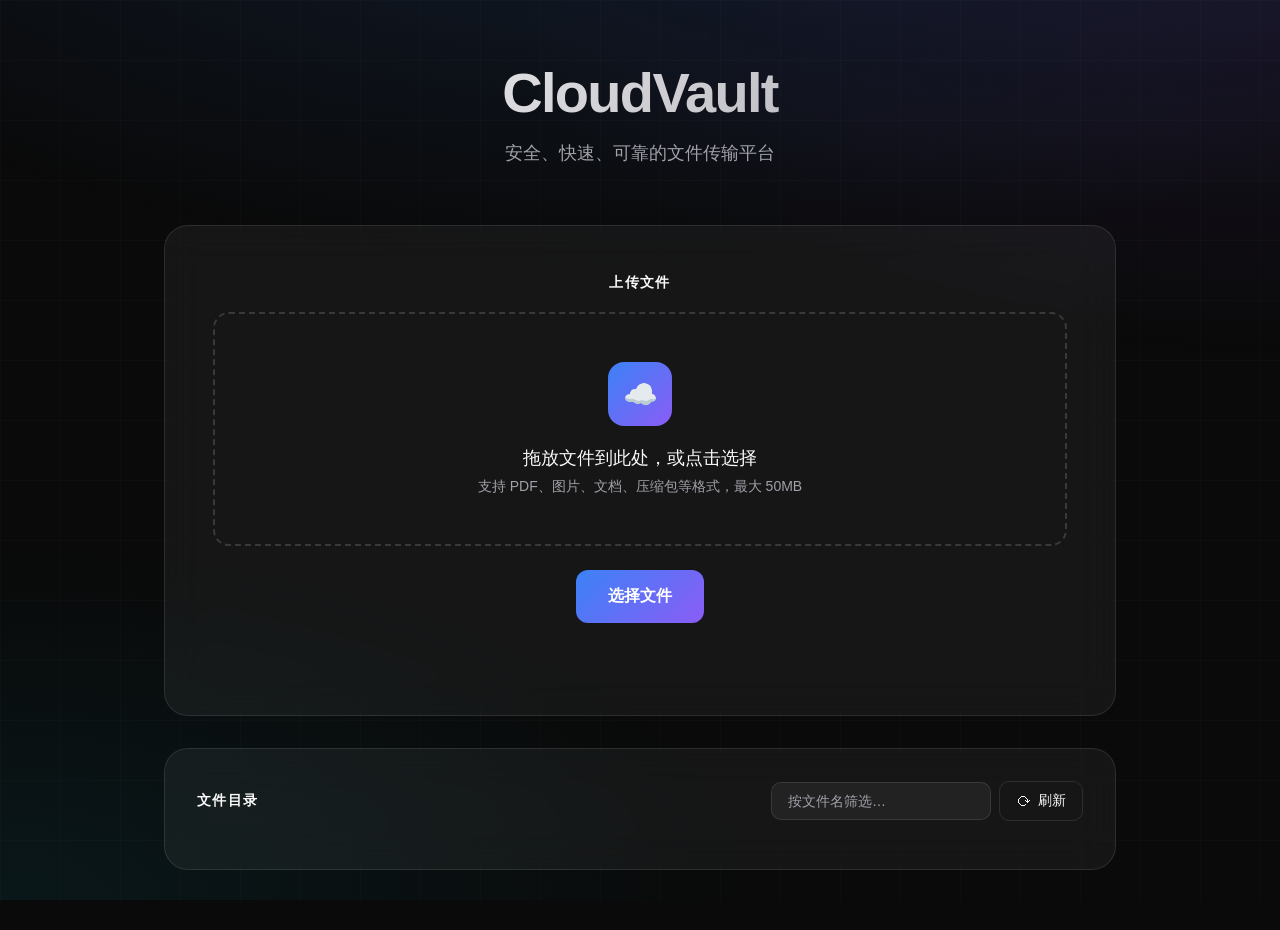
==== frontend/index.html @ c92bdfff "B: cc-02135-bug-16 c2274fe8-8b5a-4448-950b-4af56d5a9072" ====
<!DOCTYPE html>
<html lang="zh-CN">
<head>
    <meta charset="UTF-8">
    <meta name="viewport" content="width=device-width, initial-scale=1.0">
    <title>CloudVault - 安全文件传输</title>
    <link rel="stylesheet" href="style.css">
    <link rel="icon" href="data:image/svg+xml,<svg xmlns='http://www.w3.org/2000/svg' viewBox='0 0 100 100'><text y='.9em' font-size='90'>☁️</text></svg>">
</head>
<body>
    <div class="container">
        <!-- 用户状态栏 -->
        <div id="userBar" class="user-bar hidden">
            <span class="user-info">
                <span class="user-avatar" id="userAvatar">A</span>
                <span id="currentUser">未登录</span>
                <button class="logout-btn" onclick="logout()" title="退出登录">
                    <svg width="18" height="18" viewBox="0 0 24 24" fill="none" stroke="currentColor" stroke-width="2" stroke-linecap="round" stroke-linejoin="round">
                        <path d="M9 21H5a2 2 0 0 1-2-2V5a2 2 0 0 1 2-2h4"></path>
                        <polyline points="16 17 21 12 16 7"></polyline>
                        <line x1="21" y1="12" x2="9" y2="12"></line>
                    </svg>
                </button>
            </span>
        </div>

        <h1>CloudVault</h1>
        <p class="subtitle">安全、快速、可靠的文件传输平台</p>
        
        <!-- 上传区域 -->
        <div class="upload-section">
            <h2>上传文件</h2>
            <div class="upload-zone" onclick="document.getElementById('fileInput').click()">
                <div class="upload-icon">☁️</div>
                <p class="upload-text">拖放文件到此处，或点击选择</p>
                <p class="upload-hint">支持 PDF、图片、文档、压缩包等格式，最大 50MB</p>
            </div>
            <input type="file" id="fileInput" hidden>
            <button class="upload-btn" onclick="document.getElementById('fileInput').click()">
                <span>选择文件</span>
            </button>
            <div id="uploadStatus"></div>
        </div>

        <!-- 文件目录 -->
        <div class="file-list-section">
            <div class="directory-header">
                <h2>文件目录</h2>
                <div class="directory-toolbar">
                    <input type="search" id="fileSearch" class="directory-search"
                           placeholder="按文件名筛选…" autocomplete="off">
                    <button type="button" id="refreshBtn" class="refresh-btn" title="刷新目录">
                        <span class="refresh-icon">⟳</span> 刷新
                    </button>
                </div>
            </div>
            <div id="directoryMeta" class="directory-meta"></div>
            <div id="fileList" class="file-list"></div>
        </div>

        <!-- 我的分享 -->
        <div id="mySharesSection" class="file-list-section" style="display: none;">
            <h2>我的分享</h2>
            <div id="mySharesList" class="share-list"></div>
        </div>

        <!-- 加载动画遮罩 -->
        <div id="loadingOverlay" class="loading-overlay">
            <div class="loader">
                <div class="spinner"></div>
                <p id="loadingText">加载中...</p>
            </div>
        </div>

        <!-- 身份验证弹窗 -->
        <div id="authModal" class="modal">
            <div class="modal-content">
                <h2>身份验证</h2>
                <p>请输入您的凭据以继续下载</p>
                <form id="authForm">
                    <input type="text" id="username" placeholder="用户名" required autocomplete="username">
                    <input type="password" id="password" placeholder="密码" required autocomplete="current-password">
                    <input type="hidden" id="downloadFileId">
                    <div class="modal-buttons">
                        <button type="button" class="btn-secondary" onclick="closeAuthModal()">取消</button>
                        <button type="submit" class="btn-primary">验证</button>
                    </div>
                    <div id="authError" class="error-msg"></div>
                </form>
            </div>
        </div>

        <!-- 文件详情弹窗 -->
        <div id="fileDetailModal" class="modal">
            <div class="modal-content">
                <h2>文件详情</h2>
                <div id="fileDetailBody">
                    <!-- 加载中 / 错误 / 详情内容均由 JS 渲染 -->
                </div>
                <div class="modal-buttons">
                    <button type="button" class="btn-secondary" onclick="closeFileDetail()">关闭</button>
                </div>
            </div>
        </div>

        <!-- 分享设置弹窗 -->
        <div id="shareModal" class="modal">
            <div class="modal-content">
                <h2>创建分享链接</h2>
                <p id="shareFileName" style="margin-bottom: 24px; color: var(--text-primary); font-weight: 500;"></p>
                
                <div class="form-group">
                    <label>有效期（小时）</label>
                    <select id="expireHours">
                        <option value="1">1 小时</option>
                        <option value="6">6 小时</option>
                        <option value="24" selected>24 小时</option>
                        <option value="72">3 天</option>
                        <option value="168">7 天</option>
                        <option value="-1">永久有效</option>
                    </select>
                </div>
                
                <div class="form-group">
                    <label>最大下载次数</label>
                    <select id="maxDownloads">
                        <option value="1">1 次</option>
                        <option value="3">3 次</option>
                        <option value="5">5 次</option>
                        <option value="10" selected>10 次</option>
                        <option value="100">100 次</option>
                        <option value="-1">无限制</option>
                    </select>
                </div>
                
                <div class="modal-buttons">
                    <button type="button" class="btn-secondary" onclick="closeShareModal()">取消</button>
                    <button type="button" class="btn-primary" onclick="confirmCreateShare()">生成链接</button>
                </div>
                <div id="shareError" class="error-msg"></div>
            </div>
        </div>

        <!-- 分享成功弹窗 -->
        <div id="shareSuccessModal" class="modal">
            <div class="modal-content">
                <h2>分享链接已生成</h2>
                <p>您可以将以下链接分享给他人</p>
                
                <div class="share-link-box">
                    <input type="text" id="shareLinkInput" readonly>
                    <button class="copy-btn" onclick="copyShareLink()">
                        <svg width="18" height="18" viewBox="0 0 24 24" fill="none" stroke="currentColor" stroke-width="2">
                            <rect x="9" y="9" width="13" height="13" rx="2" ry="2"></rect>
                            <path d="M5 15H4a2 2 0 0 1-2-2V4a2 2 0 0 1 2-2h9a2 2 0 0 1 2 2v1"></path>
                        </svg>
                        <span id="copyBtnText">复制</span>
                    </button>
                </div>
                
                <div class="share-info">
                    <div class="info-item">
                        <span class="info-label">文件名称</span>
                        <span id="shareInfoName" class="info-value"></span>
                    </div>
                    <div class="info-item">
                        <span class="info-label">有效期至</span>
                        <span id="shareInfoExpire" class="info-value"></span>
                    </div>
                    <div class="info-item">
                        <span class="info-label">下载次数</span>
                        <span id="shareInfoDownloads" class="info-value"></span>
                    </div>
                </div>
                
                <div class="modal-buttons">
                    <button type="button" class="btn-secondary" onclick="closeShareSuccessModal()">关闭</button>
                    <button type="button" class="btn-primary" onclick="copyShareLink()">复制链接</button>
                </div>
            </div>
        </div>
    </div>
    <script src="config.js"></script>
    <script src="app.js"></script>
</body>
</html>
---- frontend/style.css ----
* {
    margin: 0;
    padding: 0;
    box-sizing: border-box;
}

:root {
    --primary: #0a0a0a;
    --secondary: #171717;
    --accent: #3b82f6;
    --accent-hover: #2563eb;
    --text-primary: #fafafa;
    --text-secondary: #a1a1aa;
    --border: rgba(255, 255, 255, 0.1);
    --glass: rgba(255, 255, 255, 0.05);
    --success: #22c55e;
    --error: #ef4444;
}

body {
    font-family: -apple-system, BlinkMacSystemFont, 'SF Pro Display', 'Segoe UI', Roboto, sans-serif;
    background: var(--primary);
    min-height: 100vh;
    color: var(--text-primary);
    overflow-x: hidden;
}

/* 动态背景 */
body::before {
    content: '';
    position: fixed;
    top: 0;
    left: 0;
    width: 100%;
    height: 100%;
    background: 
        radial-gradient(ellipse 80% 50% at 50% -20%, rgba(59, 130, 246, 0.15), transparent),
        radial-gradient(ellipse 60% 40% at 100% 0%, rgba(139, 92, 246, 0.1), transparent),
        radial-gradient(ellipse 60% 40% at 0% 100%, rgba(6, 182, 212, 0.08), transparent);
    pointer-events: none;
    z-index: 0;
}

/* 网格背景 */
body::after {
    content: '';
    position: fixed;
    top: 0;
    left: 0;
    width: 100%;
    height: 100%;
    background-image: 
        linear-gradient(rgba(255, 255, 255, 0.02) 1px, transparent 1px),
        linear-gradient(90deg, rgba(255, 255, 255, 0.02) 1px, transparent 1px);
    background-size: 60px 60px;
    pointer-events: none;
    z-index: 0;
}

.container {
    position: relative;
    z-index: 1;
    max-width: 1000px;
    margin: 0 auto;
    padding: 60px 24px;
}

/* 头部标题 */
h1 {
    text-align: center;
    font-size: 3.5rem;
    font-weight: 700;
    letter-spacing: -0.03em;
    margin-bottom: 16px;
    background: linear-gradient(135deg, #fff 0%, #a1a1aa 100%);
    -webkit-background-clip: text;
    -webkit-text-fill-color: transparent;
    background-clip: text;
}

.subtitle {
    text-align: center;
    color: var(--text-secondary);
    font-size: 1.125rem;
    margin-bottom: 60px;
    font-weight: 400;
}

h2 {
    color: var(--text-primary);
    font-size: 0.875rem;
    font-weight: 600;
    text-transform: uppercase;
    letter-spacing: 0.1em;
    margin-bottom: 20px;
}

/* 上传区域 */
.upload-section {
    background: var(--glass);
    backdrop-filter: blur(20px);
    -webkit-backdrop-filter: blur(20px);
    border: 1px solid var(--border);
    border-radius: 24px;
    padding: 48px;
    margin-bottom: 32px;
    text-align: center;
    transition: all 0.3s ease;
}

.upload-section:hover {
    border-color: rgba(255, 255, 255, 0.2);
    background: rgba(255, 255, 255, 0.08);
}

.upload-zone {
    border: 2px dashed rgba(255, 255, 255, 0.15);
    border-radius: 16px;
    padding: 48px;
    transition: all 0.3s ease;
    cursor: pointer;
}

.upload-zone:hover,
.upload-zone.drag-over {
    border-color: var(--accent);
    background: rgba(59, 130, 246, 0.05);
}

.upload-zone.drag-over {
    border-color: var(--success);
    background: rgba(34, 197, 94, 0.1);
}

.upload-icon {
    width: 64px;
    height: 64px;
    margin: 0 auto 20px;
    background: linear-gradient(135deg, var(--accent), #8b5cf6);
    border-radius: 16px;
    display: flex;
    align-items: center;
    justify-content: center;
    font-size: 28px;
}

.upload-text {
    color: var(--text-primary);
    font-size: 1.125rem;
    font-weight: 500;
    margin-bottom: 8px;
}

.upload-hint {
    color: var(--text-secondary);
    font-size: 0.875rem;
}

.upload-btn {
    display: inline-flex;
    align-items: center;
    gap: 10px;
    background: linear-gradient(135deg, var(--accent), #8b5cf6);
    color: white;
    border: none;
    padding: 16px 32px;
    font-size: 1rem;
    font-weight: 600;
    border-radius: 12px;
    cursor: pointer;
    transition: all 0.3s ease;
    margin-top: 24px;
}

.upload-btn:hover {
    transform: translateY(-2px);
    box-shadow: 0 20px 40px rgba(59, 130, 246, 0.3);
}

.upload-btn:active {
    transform: translateY(0);
}

#uploadStatus {
    margin-top: 20px;
    padding: 12px 20px;
    border-radius: 8px;
    font-size: 0.875rem;
    font-weight: 500;
}

#uploadStatus:not(:empty) {
    background: rgba(34, 197, 94, 0.1);
    border: 1px solid rgba(34, 197, 94, 0.2);
    color: var(--success);
}

/* 文件目录工具栏 */
.directory-header {
    display: flex;
    justify-content: space-between;
    align-items: center;
    gap: 16px;
    margin-bottom: 16px;
    flex-wrap: wrap;
}

.directory-header h2 {
    margin-bottom: 0;
}

.directory-toolbar {
    display: flex;
    gap: 8px;
    align-items: center;
}

.directory-search {
    padding: 10px 16px;
    background: rgba(255, 255, 255, 0.05);
    border: 1px solid var(--border);
    border-radius: 10px;
    font-size: 0.875rem;
    color: var(--text-primary);
    min-width: 220px;
    transition: all 0.3s ease;
}

.directory-search::placeholder {
    color: var(--text-secondary);
}

.directory-search:focus {
    outline: none;
    border-color: var(--accent);
    background: rgba(59, 130, 246, 0.05);
}

.refresh-btn {
    display: inline-flex;
    align-items: center;
    gap: 6px;
    background: transparent;
    color: var(--text-primary);
    border: 1px solid var(--border);
    padding: 10px 16px;
    border-radius: 10px;
    cursor: pointer;
    font-size: 0.875rem;
    font-weight: 500;
    transition: all 0.3s ease;
    white-space: nowrap;
}

.refresh-btn:hover:not(:disabled) {
    background: rgba(59, 130, 246, 0.15);
    border-color: var(--accent);
}

.refresh-btn:disabled {
    opacity: 0.6;
    cursor: default;
}

.refresh-icon {
    display: inline-block;
    font-size: 1rem;
    line-height: 1;
}

.refresh-btn.spinning .refresh-icon {
    animation: spin 0.8s linear infinite;
}

.directory-meta {
    font-size: 0.8125rem;
    color: var(--text-secondary);
    margin-bottom: 16px;
}

.directory-message {
    text-align: center;
    padding: 40px 24px;
    border-radius: 16px;
    font-size: 0.9375rem;
    border: 1px dashed var(--border);
}

.directory-message-loading {
    color: var(--text-secondary);
}

.directory-message-empty {
    color: var(--text-secondary);
}

.directory-message-no-result {
    color: #fbbf24;
    border-color: rgba(251, 191, 36, 0.35);
    background: rgba(251, 191, 36, 0.06);
}

.directory-message-error {
    color: var(--error);
    border-color: rgba(239, 68, 68, 0.35);
    background: rgba(239, 68, 68, 0.06);
}

/* 已删除条目：保留原行，但弱化展示并标注原因 */
.file-item-deleted {
    opacity: 0.55;
}

.file-item-deleted:hover {
    transform: none;
}

.file-item-deleted .file-name {
    text-decoration: line-through;
}

.file-delete-reason {
    font-size: 0.75rem;
    color: #fca5a5;
    margin-top: 2px;
}

.detail-btn {
    display: inline-flex;
    align-items: center;
    gap: 8px;
    background: transparent;
    color: var(--text-primary);
    border: 1px solid var(--border);
    padding: 12px 20px;
    border-radius: 10px;
    cursor: pointer;
    font-size: 0.875rem;
    font-weight: 500;
    transition: all 0.3s ease;
}

.detail-btn:hover {
    background: rgba(59, 130, 246, 0.15);
    border-color: var(--accent);
}

/* 文件详情弹窗 */
.detail-loading,
.detail-error {
    text-align: center;
    color: var(--text-secondary);
    padding: 24px 0;
}

.detail-error {
    color: var(--error);
}

.detail-id-banner {
    font-family: 'SF Mono', 'Monaco', 'Consolas', monospace;
    font-size: 0.6875rem;
    color: var(--text-secondary);
    text-align: center;
    word-break: break-all;
    margin-bottom: 16px !important;
}

.detail-icon {
    text-align: center;
    font-size: 2.5rem;
    margin-bottom: 16px;
}

.detail-row {
    display: flex;
    justify-content: space-between;
    align-items: flex-start;
    gap: 16px;
    padding: 10px 0;
    border-bottom: 1px solid var(--border);
    font-size: 0.875rem;
}

.detail-label {
    color: var(--text-secondary);
    flex-shrink: 0;
}

.detail-value {
    font-weight: 500;
    text-align: right;
    word-break: break-all;
}

.detail-value.status-active {
    color: var(--success);
}

.detail-value.status-deleted {
    color: var(--error);
}

.detail-actions {
    display: flex;
    gap: 12px;
    margin-top: 24px;
}

.btn-danger {
    border-color: rgba(239, 68, 68, 0.4);
    color: #fca5a5;
}

.btn-danger:hover {
    background: rgba(239, 68, 68, 0.15);
    border-color: var(--error);
    color: var(--error);
}

/* 文件列表区域 */
.file-list-section {
    background: var(--glass);
    backdrop-filter: blur(20px);
    -webkit-backdrop-filter: blur(20px);
    border: 1px solid var(--border);
    border-radius: 24px;
    padding: 32px;
}

.file-list {
    display: flex;
    flex-direction: column;
    gap: 12px;
}

.file-item {
    display: flex;
    justify-content: space-between;
    align-items: center;
    background: rgba(255, 255, 255, 0.03);
    border: 1px solid transparent;
    padding: 20px 24px;
    border-radius: 16px;
    transition: all 0.3s ease;
}

.file-item:hover {
    background: rgba(255, 255, 255, 0.06);
    border-color: var(--border);
    transform: translateX(4px);
}

.file-info {
    display: flex;
    align-items: center;
    gap: 16px;
}

.file-icon {
    width: 48px;
    height: 48px;
    background: linear-gradient(135deg, rgba(59, 130, 246, 0.2), rgba(139, 92, 246, 0.2));
    border-radius: 12px;
    display: flex;
    align-items: center;
    justify-content: center;
    font-size: 1.5rem;
}

.file-details {
    display: flex;
    flex-direction: column;
    gap: 4px;
}

.file-name {
    font-weight: 600;
    color: var(--text-primary);
    font-size: 1rem;
}

.file-size {
    font-size: 0.8125rem;
    color: var(--text-secondary);
}

.download-btn {
    display: inline-flex;
    align-items: center;
    gap: 8px;
    background: transparent;
    color: var(--text-primary);
    border: 1px solid var(--border);
    padding: 12px 24px;
    border-radius: 10px;
    cursor: pointer;
    font-size: 0.875rem;
    font-weight: 500;
    transition: all 0.3s ease;
}

.download-btn:hover {
    background: var(--accent);
    border-color: var(--accent);
    box-shadow: 0 8px 24px rgba(59, 130, 246, 0.25);
}

.download-btn::before {
    content: '↓';
    font-weight: bold;
}

/* 加载动画 */
.loading-overlay {
    position: fixed;
    top: 0;
    left: 0;
    width: 100%;
    height: 100%;
    background: rgba(0, 0, 0, 0.9);
    backdrop-filter: blur(8px);
    display: none;
    justify-content: center;
    align-items: center;
    z-index: 1000;
}

.loading-overlay.active {
    display: flex;
}

.loader {
    text-align: center;
}

.spinner {
    width: 56px;
    height: 56px;
    border: 3px solid rgba(255, 255, 255, 0.1);
    border-top-color: var(--accent);
    border-radius: 50%;
    animation: spin 0.8s linear infinite;
    margin: 0 auto 24px;
}

@keyframes spin {
    to { transform: rotate(360deg); }
}

#loadingText {
    font-size: 1rem;
    color: var(--text-secondary);
    font-weight: 500;
}

/* 身份验证弹窗 */
.modal {
    position: fixed;
    top: 0;
    left: 0;
    width: 100%;
    height: 100%;
    background: rgba(0, 0, 0, 0.8);
    backdrop-filter: blur(8px);
    display: none;
    justify-content: center;
    align-items: center;
    z-index: 1001;
}

.modal.active {
    display: flex;
}

.modal-content {
    background: var(--secondary);
    border: 1px solid var(--border);
    padding: 48px;
    border-radius: 24px;
    width: 90%;
    max-width: 420px;
    box-shadow: 0 40px 80px rgba(0, 0, 0, 0.5);
}

.modal-content h2 {
    font-size: 1.5rem;
    text-transform: none;
    letter-spacing: -0.02em;
    margin-bottom: 8px;
    text-align: center;
}

.modal-content p {
    color: var(--text-secondary);
    margin-bottom: 32px;
    text-align: center;
    font-size: 0.9375rem;
}

.modal-content input[type="text"],
.modal-content input[type="password"] {
    width: 100%;
    padding: 16px 20px;
    margin-bottom: 16px;
    background: rgba(255, 255, 255, 0.05);
    border: 1px solid var(--border);
    border-radius: 12px;
    font-size: 1rem;
    color: var(--text-primary);
    transition: all 0.3s ease;
}

.modal-content input::placeholder {
    color: var(--text-secondary);
}

.modal-content input:focus {
    outline: none;
    border-color: var(--accent);
    background: rgba(59, 130, 246, 0.05);
}

.modal-buttons {
    display: flex;
    gap: 12px;
    margin-top: 24px;
}

.btn-primary {
    flex: 1;
    background: linear-gradient(135deg, var(--accent), #8b5cf6);
    color: white;
    border: none;
    padding: 16px;
    border-radius: 12px;
    cursor: pointer;
    font-size: 1rem;
    font-weight: 600;
    transition: all 0.3s ease;
}

.btn-primary:hover {
    box-shadow: 0 12px 32px rgba(59, 130, 246, 0.35);
    transform: translateY(-1px);
}

.btn-secondary {
    flex: 1;
    background: rgba(255, 255, 255, 0.05);
    color: var(--text-secondary);
    border: 1px solid var(--border);
    padding: 16px;
    border-radius: 12px;
    cursor: pointer;
    font-size: 1rem;
    font-weight: 500;
    transition: all 0.3s ease;
}

.btn-secondary:hover {
    background: rgba(255, 255, 255, 0.1);
    color: var(--text-primary);
}

.error-msg {
    color: var(--error);
    margin-top: 16px;
    font-size: 0.875rem;
    text-align: center;
}

.empty-msg {
    text-align: center;
    color: var(--text-secondary);
    padding: 48px;
    font-size: 0.9375rem;
}

/* 用户状态栏 */
.user-bar {
    display: flex;
    justify-content: flex-end;
    align-items: center;
    padding: 12px 0;
    margin-bottom: 32px;
}

.user-bar.hidden {
    display: none;
}

.user-info {
    display: flex;
    align-items: center;
    gap: 12px;
    color: var(--text-primary);
    font-size: 0.9375rem;
    font-weight: 500;
    padding: 8px 12px 8px 16px;
    background: var(--glass);
    border: 1px solid var(--border);
    border-radius: 100px;
}

.user-avatar {
    width: 28px;
    height: 28px;
    background: linear-gradient(135deg, #22c55e, #16a34a);
    border-radius: 50%;
    display: flex;
    align-items: center;
    justify-content: center;
    font-size: 0.75rem;
    font-weight: 600;
    color: white;
}

.logout-btn {
    display: flex;
    align-items: center;
    justify-content: center;
    width: 32px;
    height: 32px;
    background: transparent;
    color: var(--text-secondary);
    border: none;
    border-radius: 50%;
    cursor: pointer;
    transition: all 0.3s ease;
    margin-left: 4px;
}

.logout-btn:hover {
    color: #ef4444;
    background: rgba(239, 68, 68, 0.1);
}

/* 分享按钮 */
.file-actions {
    display: flex;
    gap: 8px;
}

.share-btn {
    display: inline-flex;
    align-items: center;
    gap: 8px;
    background: transparent;
    color: var(--text-primary);
    border: 1px solid var(--border);
    padding: 12px 20px;
    border-radius: 10px;
    cursor: pointer;
    font-size: 0.875rem;
    font-weight: 500;
    transition: all 0.3s ease;
}

.share-btn:hover {
    background: rgba(139, 92, 246, 0.15);
    border-color: #8b5cf6;
    color: #a78bfa;
}

.share-btn::before {
    content: '🔗';
    font-size: 1rem;
}

/* 分享列表 */
.share-list {
    display: flex;
    flex-direction: column;
    gap: 12px;
}

.share-item {
    background: rgba(255, 255, 255, 0.03);
    border: 1px solid transparent;
    padding: 20px 24px;
    border-radius: 16px;
    transition: all 0.3s ease;
}

.share-item:hover {
    background: rgba(255, 255, 255, 0.06);
    border-color: var(--border);
}

.share-item-header {
    display: flex;
    justify-content: space-between;
    align-items: center;
    margin-bottom: 12px;
}

.share-item-filename {
    font-weight: 600;
    color: var(--text-primary);
    font-size: 1rem;
}

.share-item-status {
    padding: 4px 12px;
    border-radius: 20px;
    font-size: 0.75rem;
    font-weight: 600;
    text-transform: uppercase;
    letter-spacing: 0.05em;
}

.share-item-status.valid {
    background: rgba(34, 197, 94, 0.15);
    color: var(--success);
}

.share-item-status.invalid {
    background: rgba(239, 68, 68, 0.15);
    color: var(--error);
}

.share-item-details {
    display: grid;
    grid-template-columns: repeat(auto-fit, minmax(150px, 1fr));
    gap: 12px;
    margin-bottom: 16px;
}

.share-item-detail {
    display: flex;
    flex-direction: column;
    gap: 4px;
}

.share-item-detail-label {
    font-size: 0.75rem;
    color: var(--text-secondary);
    text-transform: uppercase;
    letter-spacing: 0.05em;
}

.share-item-detail-value {
    font-size: 0.875rem;
    color: var(--text-primary);
    font-weight: 500;
}

.share-item-actions {
    display: flex;
    gap: 8px;
}

.copy-link-btn,
.delete-share-btn {
    flex: 1;
    display: inline-flex;
    align-items: center;
    justify-content: center;
    gap: 6px;
    padding: 10px 16px;
    border-radius: 10px;
    cursor: pointer;
    font-size: 0.8125rem;
    font-weight: 500;
    transition: all 0.3s ease;
    border: 1px solid var(--border);
    background: transparent;
    color: var(--text-primary);
}

.copy-link-btn:hover {
    background: rgba(59, 130, 246, 0.15);
    border-color: var(--accent);
    color: var(--accent);
}

.delete-share-btn:hover {
    background: rgba(239, 68, 68, 0.15);
    border-color: var(--error);
    color: var(--error);
}

/* 弹窗表单 */
.form-group {
    margin-bottom: 20px;
}

.form-group label {
    display: block;
    margin-bottom: 8px;
    font-size: 0.875rem;
    font-weight: 500;
    color: var(--text-secondary);
}

.form-group select {
    width: 100%;
    padding: 14px 16px;
    background: rgba(255, 255, 255, 0.05);
    border: 1px solid var(--border);
    border-radius: 12px;
    font-size: 1rem;
    color: var(--text-primary);
    cursor: pointer;
    transition: all 0.3s ease;
    appearance: none;
    background-image: url("data:image/svg+xml,%3Csvg xmlns='http://www.w3.org/2000/svg' width='24' height='24' viewBox='0 0 24 24' fill='none' stroke='%23a1a1aa' stroke-width='2'%3E%3Cpolyline points='6 9 12 15 18 9'%3E%3C/polyline%3E%3C/svg%3E");
    background-repeat: no-repeat;
    background-position: right 12px center;
    background-size: 20px;
}

.form-group select:hover,
.form-group select:focus {
    outline: none;
    border-color: var(--accent);
    background-color: rgba(59, 130, 246, 0.05);
}

/* 分享链接框 */
.share-link-box {
    display: flex;
    gap: 8px;
    margin: 24px 0;
    background: rgba(255, 255, 255, 0.03);
    border: 1px solid var(--border);
    border-radius: 12px;
    padding: 4px;
}

.share-link-box input {
    flex: 1;
    background: transparent;
    border: none;
    padding: 12px 16px;
    font-size: 0.875rem;
    color: var(--text-primary);
    font-family: 'SF Mono', 'Monaco', 'Consolas', monospace;
}

.share-link-box input:focus {
    outline: none;
}

.copy-btn {
    display: inline-flex;
    align-items: center;
    gap: 6px;
    padding: 10px 16px;
    background: linear-gradient(135deg, var(--accent), #8b5cf6);
    color: white;
    border: none;
    border-radius: 8px;
    cursor: pointer;
    font-size: 0.8125rem;
    font-weight: 500;
    transition: all 0.3s ease;
}

.copy-btn:hover {
    transform: translateY(-1px);
    box-shadow: 0 8px 20px rgba(59, 130, 246, 0.3);
}

.copy-btn.copied {
    background: linear-gradient(135deg, var(--success), #16a34a);
}

/* 分享信息 */
.share-info {
    background: rgba(255, 255, 255, 0.03);
    border: 1px solid var(--border);
    border-radius: 12px;
    padding: 16px;
    margin-bottom: 24px;
}

.info-item {
    display: flex;
    justify-content: space-between;
    padding: 8px 0;
    border-bottom: 1px solid var(--border);
}

.info-item:last-child {
    border-bottom: none;
}

.info-label {
    font-size: 0.8125rem;
    color: var(--text-secondary);
}

.info-value {
    font-size: 0.8125rem;
    color: var(--text-primary);
    font-weight: 500;
}

/* 响应式 */
@media (max-width: 640px) {
    .container {
        padding: 32px 16px;
    }
    
    h1 {
        font-size: 2.25rem;
    }
    
    .upload-section,
    .file-list-section {
        padding: 24px;
        border-radius: 16px;
    }
    
    .upload-zone {
        padding: 32px 16px;
    }
    
    .file-item {
        flex-direction: column;
        gap: 16px;
        align-items: flex-start;
    }
    
    .download-btn {
        width: 100%;
        justify-content: center;
    }
    
    .modal-content {
        padding: 32px 24px;
        margin: 16px;
    }
}
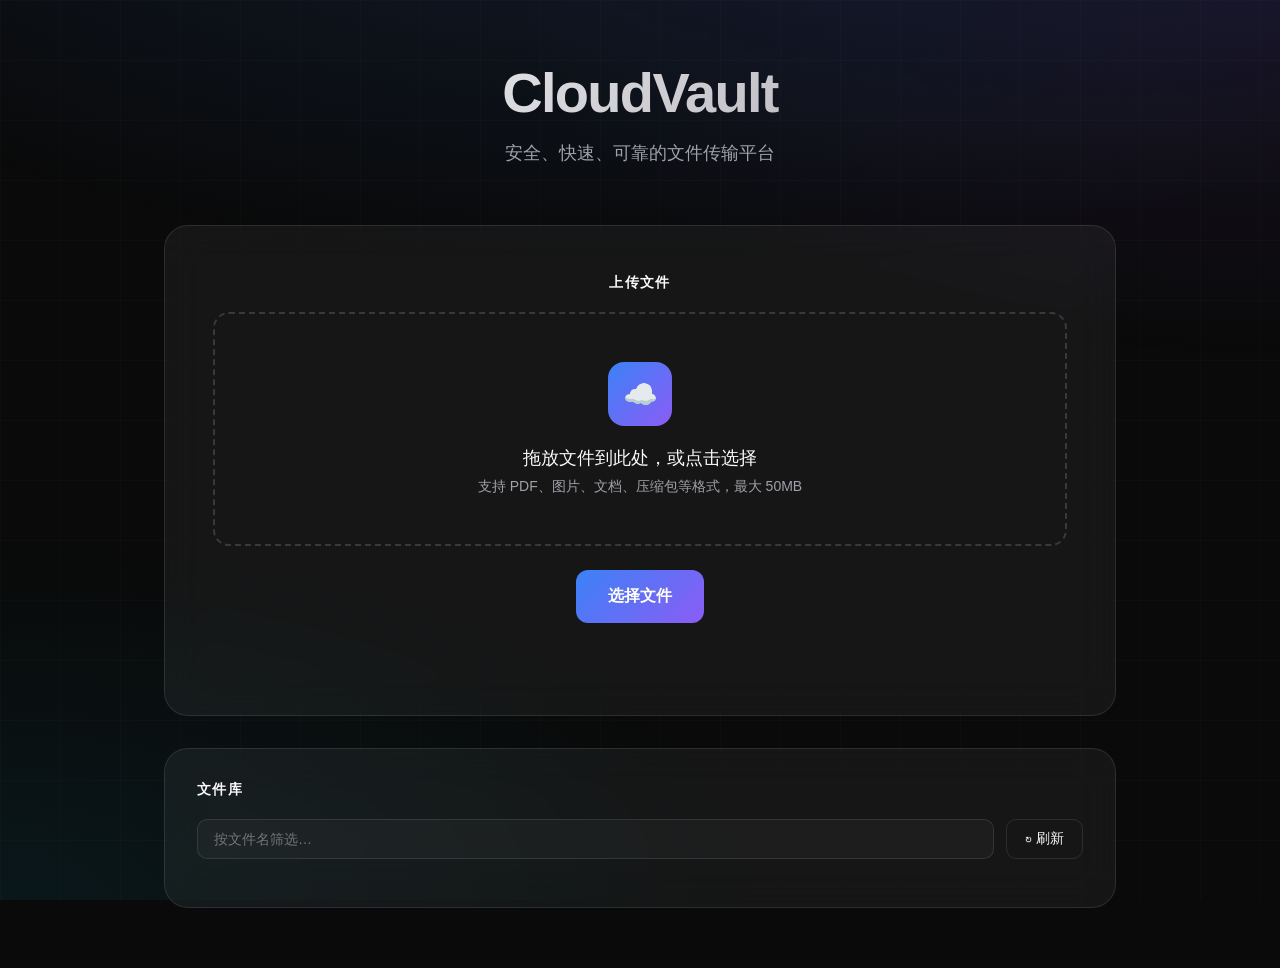
==== commit 121ee2fc: "A: cc-02135-bug-16 2997d4ae-d4b9-49dd-80b5-5db5f7f60367" ====
--- a/frontend/index.html
+++ b/frontend/index.html
@@ -42,19 +42,13 @@
             <div id="uploadStatus"></div>
         </div>
 
-        <!-- 文件目录 -->
+        <!-- 文件列表 -->
         <div class="file-list-section">
-            <div class="directory-header">
-                <h2>文件目录</h2>
-                <div class="directory-toolbar">
-                    <input type="search" id="fileSearch" class="directory-search"
-                           placeholder="按文件名筛选…" autocomplete="off">
-                    <button type="button" id="refreshBtn" class="refresh-btn" title="刷新目录">
-                        <span class="refresh-icon">⟳</span> 刷新
-                    </button>
-                </div>
-            </div>
-            <div id="directoryMeta" class="directory-meta"></div>
+            <h2>文件库</h2>
+            <div class="list-toolbar">
+                <input type="search" id="fileSearch" class="list-search" placeholder="按文件名筛选…" autocomplete="off">
+                <button type="button" id="refreshFilesBtn" class="refresh-btn" title="刷新文件列表">↻ 刷新</button>
+            </div>
             <div id="fileList" class="file-list"></div>
         </div>
 
@@ -94,11 +88,39 @@
         <div id="fileDetailModal" class="modal">
             <div class="modal-content">
                 <h2>文件详情</h2>
-                <div id="fileDetailBody">
-                    <!-- 加载中 / 错误 / 详情内容均由 JS 渲染 -->
-                </div>
-                <div class="modal-buttons">
-                    <button type="button" class="btn-secondary" onclick="closeFileDetail()">关闭</button>
+                <div id="fileDetailLoading" class="detail-loading">
+                    <div class="spinner" style="margin: 20px auto;"></div>
+                    <p>正在加载详情…</p>
+                </div>
+                <div id="fileDetailBody" class="detail-body" style="display: none;">
+                    <div class="detail-icon" id="detailIcon">📁</div>
+                    <div class="info-item">
+                        <span class="info-label">文件名称</span>
+                        <span id="detailName" class="info-value"></span>
+                    </div>
+                    <div class="info-item">
+                        <span class="info-label">文件大小</span>
+                        <span id="detailSize" class="info-value"></span>
+                    </div>
+                    <div class="info-item">
+                        <span class="info-label">上传时间</span>
+                        <span id="detailUploadedAt" class="info-value"></span>
+                    </div>
+                    <div class="info-item">
+                        <span class="info-label">文件ID</span>
+                        <span id="detailId" class="info-value detail-id"></span>
+                    </div>
+                    <div id="detailDeletedNote" class="detail-deleted-note" style="display: none;"></div>
+                    <div class="modal-buttons" id="detailActions">
+                        <button type="button" class="btn-secondary" onclick="closeFileDetail()">关闭</button>
+                    </div>
+                </div>
+                <div id="fileDetailError" class="detail-error" style="display: none;">
+                    <div style="font-size: 40px; margin-bottom: 8px;">⚠️</div>
+                    <p id="detailErrorMessage"></p>
+                    <div class="modal-buttons">
+                        <button type="button" class="btn-secondary" onclick="closeFileDetail()">关闭</button>
+                    </div>
                 </div>
             </div>
         </div>
--- a/frontend/style.css
+++ b/frontend/style.css
@@ -195,229 +195,6 @@
     color: var(--success);
 }
 
-/* 文件目录工具栏 */
-.directory-header {
-    display: flex;
-    justify-content: space-between;
-    align-items: center;
-    gap: 16px;
-    margin-bottom: 16px;
-    flex-wrap: wrap;
-}
-
-.directory-header h2 {
-    margin-bottom: 0;
-}
-
-.directory-toolbar {
-    display: flex;
-    gap: 8px;
-    align-items: center;
-}
-
-.directory-search {
-    padding: 10px 16px;
-    background: rgba(255, 255, 255, 0.05);
-    border: 1px solid var(--border);
-    border-radius: 10px;
-    font-size: 0.875rem;
-    color: var(--text-primary);
-    min-width: 220px;
-    transition: all 0.3s ease;
-}
-
-.directory-search::placeholder {
-    color: var(--text-secondary);
-}
-
-.directory-search:focus {
-    outline: none;
-    border-color: var(--accent);
-    background: rgba(59, 130, 246, 0.05);
-}
-
-.refresh-btn {
-    display: inline-flex;
-    align-items: center;
-    gap: 6px;
-    background: transparent;
-    color: var(--text-primary);
-    border: 1px solid var(--border);
-    padding: 10px 16px;
-    border-radius: 10px;
-    cursor: pointer;
-    font-size: 0.875rem;
-    font-weight: 500;
-    transition: all 0.3s ease;
-    white-space: nowrap;
-}
-
-.refresh-btn:hover:not(:disabled) {
-    background: rgba(59, 130, 246, 0.15);
-    border-color: var(--accent);
-}
-
-.refresh-btn:disabled {
-    opacity: 0.6;
-    cursor: default;
-}
-
-.refresh-icon {
-    display: inline-block;
-    font-size: 1rem;
-    line-height: 1;
-}
-
-.refresh-btn.spinning .refresh-icon {
-    animation: spin 0.8s linear infinite;
-}
-
-.directory-meta {
-    font-size: 0.8125rem;
-    color: var(--text-secondary);
-    margin-bottom: 16px;
-}
-
-.directory-message {
-    text-align: center;
-    padding: 40px 24px;
-    border-radius: 16px;
-    font-size: 0.9375rem;
-    border: 1px dashed var(--border);
-}
-
-.directory-message-loading {
-    color: var(--text-secondary);
-}
-
-.directory-message-empty {
-    color: var(--text-secondary);
-}
-
-.directory-message-no-result {
-    color: #fbbf24;
-    border-color: rgba(251, 191, 36, 0.35);
-    background: rgba(251, 191, 36, 0.06);
-}
-
-.directory-message-error {
-    color: var(--error);
-    border-color: rgba(239, 68, 68, 0.35);
-    background: rgba(239, 68, 68, 0.06);
-}
-
-/* 已删除条目：保留原行，但弱化展示并标注原因 */
-.file-item-deleted {
-    opacity: 0.55;
-}
-
-.file-item-deleted:hover {
-    transform: none;
-}
-
-.file-item-deleted .file-name {
-    text-decoration: line-through;
-}
-
-.file-delete-reason {
-    font-size: 0.75rem;
-    color: #fca5a5;
-    margin-top: 2px;
-}
-
-.detail-btn {
-    display: inline-flex;
-    align-items: center;
-    gap: 8px;
-    background: transparent;
-    color: var(--text-primary);
-    border: 1px solid var(--border);
-    padding: 12px 20px;
-    border-radius: 10px;
-    cursor: pointer;
-    font-size: 0.875rem;
-    font-weight: 500;
-    transition: all 0.3s ease;
-}
-
-.detail-btn:hover {
-    background: rgba(59, 130, 246, 0.15);
-    border-color: var(--accent);
-}
-
-/* 文件详情弹窗 */
-.detail-loading,
-.detail-error {
-    text-align: center;
-    color: var(--text-secondary);
-    padding: 24px 0;
-}
-
-.detail-error {
-    color: var(--error);
-}
-
-.detail-id-banner {
-    font-family: 'SF Mono', 'Monaco', 'Consolas', monospace;
-    font-size: 0.6875rem;
-    color: var(--text-secondary);
-    text-align: center;
-    word-break: break-all;
-    margin-bottom: 16px !important;
-}
-
-.detail-icon {
-    text-align: center;
-    font-size: 2.5rem;
-    margin-bottom: 16px;
-}
-
-.detail-row {
-    display: flex;
-    justify-content: space-between;
-    align-items: flex-start;
-    gap: 16px;
-    padding: 10px 0;
-    border-bottom: 1px solid var(--border);
-    font-size: 0.875rem;
-}
-
-.detail-label {
-    color: var(--text-secondary);
-    flex-shrink: 0;
-}
-
-.detail-value {
-    font-weight: 500;
-    text-align: right;
-    word-break: break-all;
-}
-
-.detail-value.status-active {
-    color: var(--success);
-}
-
-.detail-value.status-deleted {
-    color: var(--error);
-}
-
-.detail-actions {
-    display: flex;
-    gap: 12px;
-    margin-top: 24px;
-}
-
-.btn-danger {
-    border-color: rgba(239, 68, 68, 0.4);
-    color: #fca5a5;
-}
-
-.btn-danger:hover {
-    background: rgba(239, 68, 68, 0.15);
-    border-color: var(--error);
-    color: var(--error);
-}
-
 /* 文件列表区域 */
 .file-list-section {
     background: var(--glass);
@@ -675,6 +452,173 @@
     color: var(--text-secondary);
     padding: 48px;
     font-size: 0.9375rem;
+}
+
+/* 列表工具栏：筛选 + 刷新 */
+.list-toolbar {
+    display: flex;
+    gap: 12px;
+    margin-bottom: 16px;
+}
+
+.list-search {
+    flex: 1;
+    background: rgba(255, 255, 255, 0.03);
+    border: 1px solid var(--border);
+    border-radius: 10px;
+    padding: 10px 16px;
+    color: var(--text-primary);
+    font-size: 0.875rem;
+    outline: none;
+    transition: border-color 0.3s ease;
+}
+
+.list-search:focus {
+    border-color: var(--accent);
+}
+
+.refresh-btn {
+    background: transparent;
+    color: var(--text-primary);
+    border: 1px solid var(--border);
+    border-radius: 10px;
+    padding: 10px 18px;
+    cursor: pointer;
+    font-size: 0.875rem;
+    white-space: nowrap;
+    transition: all 0.3s ease;
+}
+
+.refresh-btn:hover:not(:disabled) {
+    background: var(--accent);
+    border-color: var(--accent);
+}
+
+.refresh-btn:disabled {
+    opacity: 0.5;
+    cursor: default;
+}
+
+.detail-btn {
+    display: inline-flex;
+    align-items: center;
+    background: transparent;
+    color: var(--text-primary);
+    border: 1px solid var(--border);
+    padding: 12px 20px;
+    border-radius: 10px;
+    cursor: pointer;
+    font-size: 0.875rem;
+    font-weight: 500;
+    transition: all 0.3s ease;
+}
+
+.detail-btn:hover {
+    border-color: var(--accent);
+    color: var(--accent);
+}
+
+.delete-file-btn {
+    display: inline-flex;
+    align-items: center;
+    background: transparent;
+    color: #f87171;
+    border: 1px solid rgba(248, 113, 113, 0.4);
+    padding: 12px 20px;
+    border-radius: 10px;
+    cursor: pointer;
+    font-size: 0.875rem;
+    font-weight: 500;
+    transition: all 0.3s ease;
+}
+
+.delete-file-btn:hover {
+    background: rgba(248, 113, 113, 0.12);
+    border-color: #f87171;
+}
+
+/* 已删除文件墓碑行：保留原行，弱化展示并注明原因 */
+.file-item-deleted {
+    opacity: 0.62;
+}
+
+.file-item-deleted:hover {
+    transform: none;
+}
+
+.file-item-deleted .file-name {
+    text-decoration: line-through;
+}
+
+.deleted-reason-badge {
+    font-size: 0.8125rem;
+    color: #fca5a5;
+    background: rgba(248, 113, 113, 0.1);
+    border: 1px solid rgba(248, 113, 113, 0.3);
+    border-radius: 100px;
+    padding: 6px 14px;
+    white-space: nowrap;
+}
+
+/* 文件详情弹窗 */
+.detail-loading,
+.detail-error {
+    text-align: center;
+    color: var(--text-secondary);
+    padding: 24px 0;
+}
+
+.detail-error p {
+    color: var(--text-secondary);
+    margin-bottom: 16px;
+}
+
+.detail-body {
+    display: flex;
+    flex-direction: column;
+    gap: 16px;
+}
+
+.detail-icon {
+    font-size: 3rem;
+    text-align: center;
+    margin-bottom: 4px;
+}
+
+.detail-id {
+    font-family: ui-monospace, SFMono-Regular, Menlo, monospace;
+    font-size: 0.8125rem;
+    word-break: break-all;
+}
+
+.detail-deleted-note {
+    background: rgba(248, 113, 113, 0.1);
+    border: 1px solid rgba(248, 113, 113, 0.35);
+    color: #fca5a5;
+    border-radius: 10px;
+    padding: 12px 16px;
+    font-size: 0.875rem;
+}
+
+/* 分享列表墓碑行 */
+.share-item-deleted {
+    opacity: 0.62;
+    border-style: dashed;
+}
+
+.share-item-deleted .share-item-filename {
+    text-decoration: line-through;
+}
+
+.share-missing-file {
+    color: var(--text-secondary);
+    font-weight: 400;
+}
+
+.share-deleted-hint {
+    font-size: 0.8125rem;
+    color: #fca5a5;
+    padding: 8px 12px;
 }
 
 /* 用户状态栏 */
